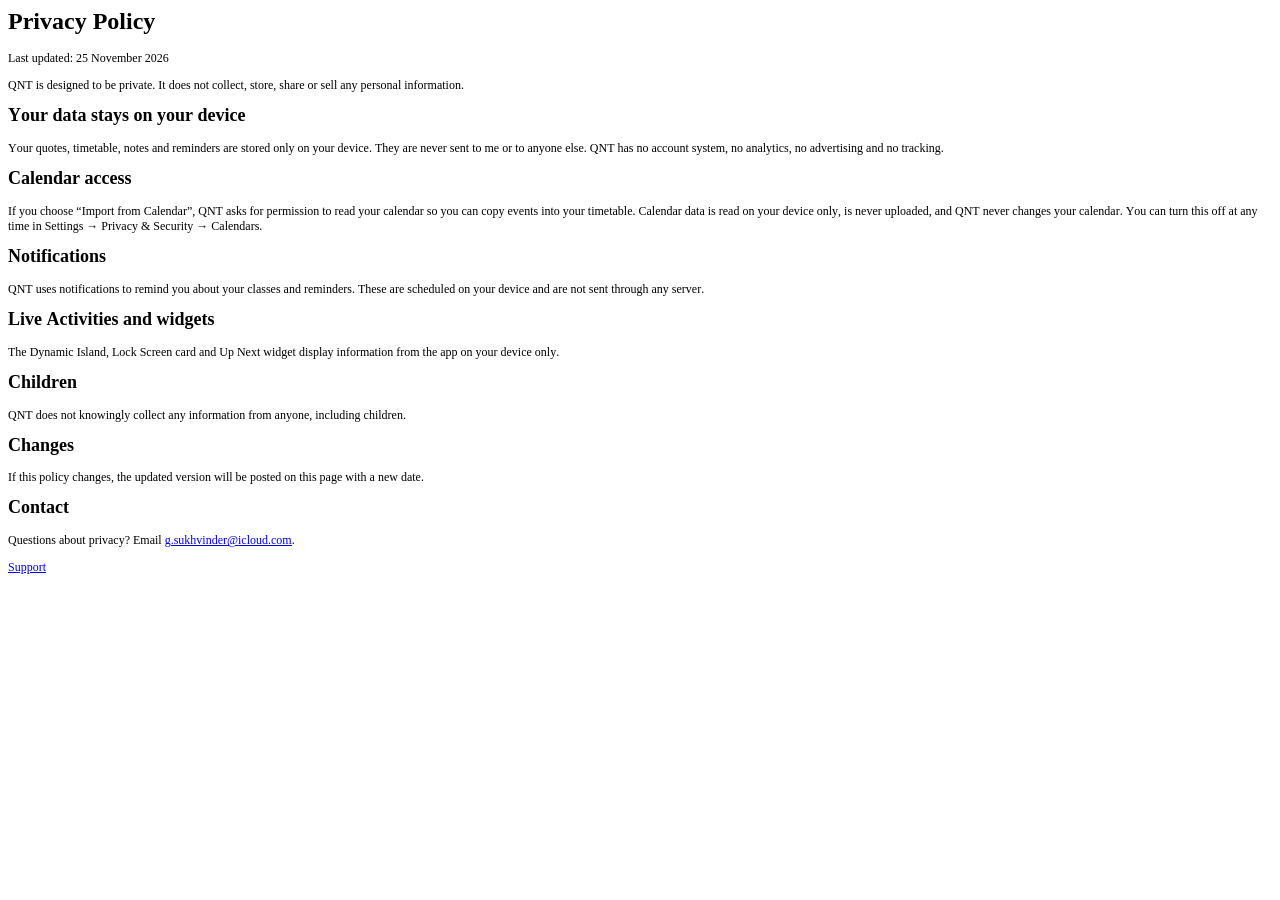
==== privacy.html @ 2b98dbe1 "Add files via upload" ====
<!DOCTYPE html PUBLIC "-//W3C//DTD HTML 4.01//EN" "http://www.w3.org/TR/html4/strict.dtd">
<html>
<head>
  <meta http-equiv="Content-Type" content="text/html; charset=utf-8">
  <meta http-equiv="Content-Style-Type" content="text/css">
  <title></title>
  <meta name="Generator" content="Cocoa HTML Writer">
  <meta name="CocoaVersion" content="2685.7">
  <style type="text/css">
    p.p2 {margin: 0.0px 0.0px 12.0px 0.0px; font: 12.0px Times; -webkit-text-stroke: #000000}
    p.p4 {margin: 0.0px 0.0px 12.0px 0.0px; font: 12.0px Times; color: #0000e9; -webkit-text-stroke: #0000e9}
    span.s1 {font-kerning: none}
    span.s2 {font: 12.0px 'Times New Roman'; font-kerning: none}
    span.s3 {font: 12.0px Times; text-decoration: underline ; font-kerning: none; color: #0000e9; -webkit-text-stroke: 0px #0000e9}
    span.s4 {text-decoration: underline ; font-kerning: none}
  </style>
</head>
<body>
<h1 style="margin: 0.0px 0.0px 16.1px 0.0px; font: 24.0px Times; -webkit-text-stroke: #000000"><span class="s1"><b>Privacy Policy</b></span></h1>
<p class="p2"><span class="s1">Last updated: 25 November 2026</span></p>
<p class="p2"><span class="s1">QNT is designed to be private. It does not collect, store, share or sell any personal information.</span></p>
<h2 style="margin: 0.0px 0.0px 14.9px 0.0px; font: 18.0px Times; -webkit-text-stroke: #000000"><span class="s1"><b>Your data stays on your device</b></span></h2>
<p class="p2"><span class="s1">Your quotes, timetable, notes and reminders are stored only on your device. They are never sent to me or to anyone else. QNT has no account system, no analytics, no advertising and no tracking.</span></p>
<h2 style="margin: 0.0px 0.0px 14.9px 0.0px; font: 18.0px Times; -webkit-text-stroke: #000000"><span class="s1"><b>Calendar access</b></span></h2>
<p class="p2"><span class="s1">If you choose “Import from Calendar”, QNT asks for permission to read your calendar so you can copy events into your timetable. Calendar data is read on your device only, is never uploaded, and QNT never changes your calendar. You can turn this off at any time in Settings </span><span class="s2">→</span><span class="s1"> Privacy &amp; Security </span><span class="s2">→</span><span class="s1"> Calendars.</span></p>
<h2 style="margin: 0.0px 0.0px 14.9px 0.0px; font: 18.0px Times; -webkit-text-stroke: #000000"><span class="s1"><b>Notifications</b></span></h2>
<p class="p2"><span class="s1">QNT uses notifications to remind you about your classes and reminders. These are scheduled on your device and are not sent through any server.</span></p>
<h2 style="margin: 0.0px 0.0px 14.9px 0.0px; font: 18.0px Times; -webkit-text-stroke: #000000"><span class="s1"><b>Live Activities and widgets</b></span></h2>
<p class="p2"><span class="s1">The Dynamic Island, Lock Screen card and Up Next widget display information from the app on your device only.</span></p>
<h2 style="margin: 0.0px 0.0px 14.9px 0.0px; font: 18.0px Times; -webkit-text-stroke: #000000"><span class="s1"><b>Children</b></span></h2>
<p class="p2"><span class="s1">QNT does not knowingly collect any information from anyone, including children.</span></p>
<h2 style="margin: 0.0px 0.0px 14.9px 0.0px; font: 18.0px Times; -webkit-text-stroke: #000000"><span class="s1"><b>Changes</b></span></h2>
<p class="p2"><span class="s1">If this policy changes, the updated version will be posted on this page with a new date.</span></p>
<h2 style="margin: 0.0px 0.0px 14.9px 0.0px; font: 18.0px Times; -webkit-text-stroke: #000000"><span class="s1"><b>Contact</b></span></h2>
<p class="p2"><span class="s1">Questions about privacy? Email <a href="mailto:YOUR_EMAIL_HERE"><span class="s3">g.sukhvinder@icloud.com</span></a>.</span></p>
<p class="p4"><span class="s4"><a href="file:///Users/gurpreet/Documents/QNT-website/index.html">Support</a></span></p>
</body>
</html>
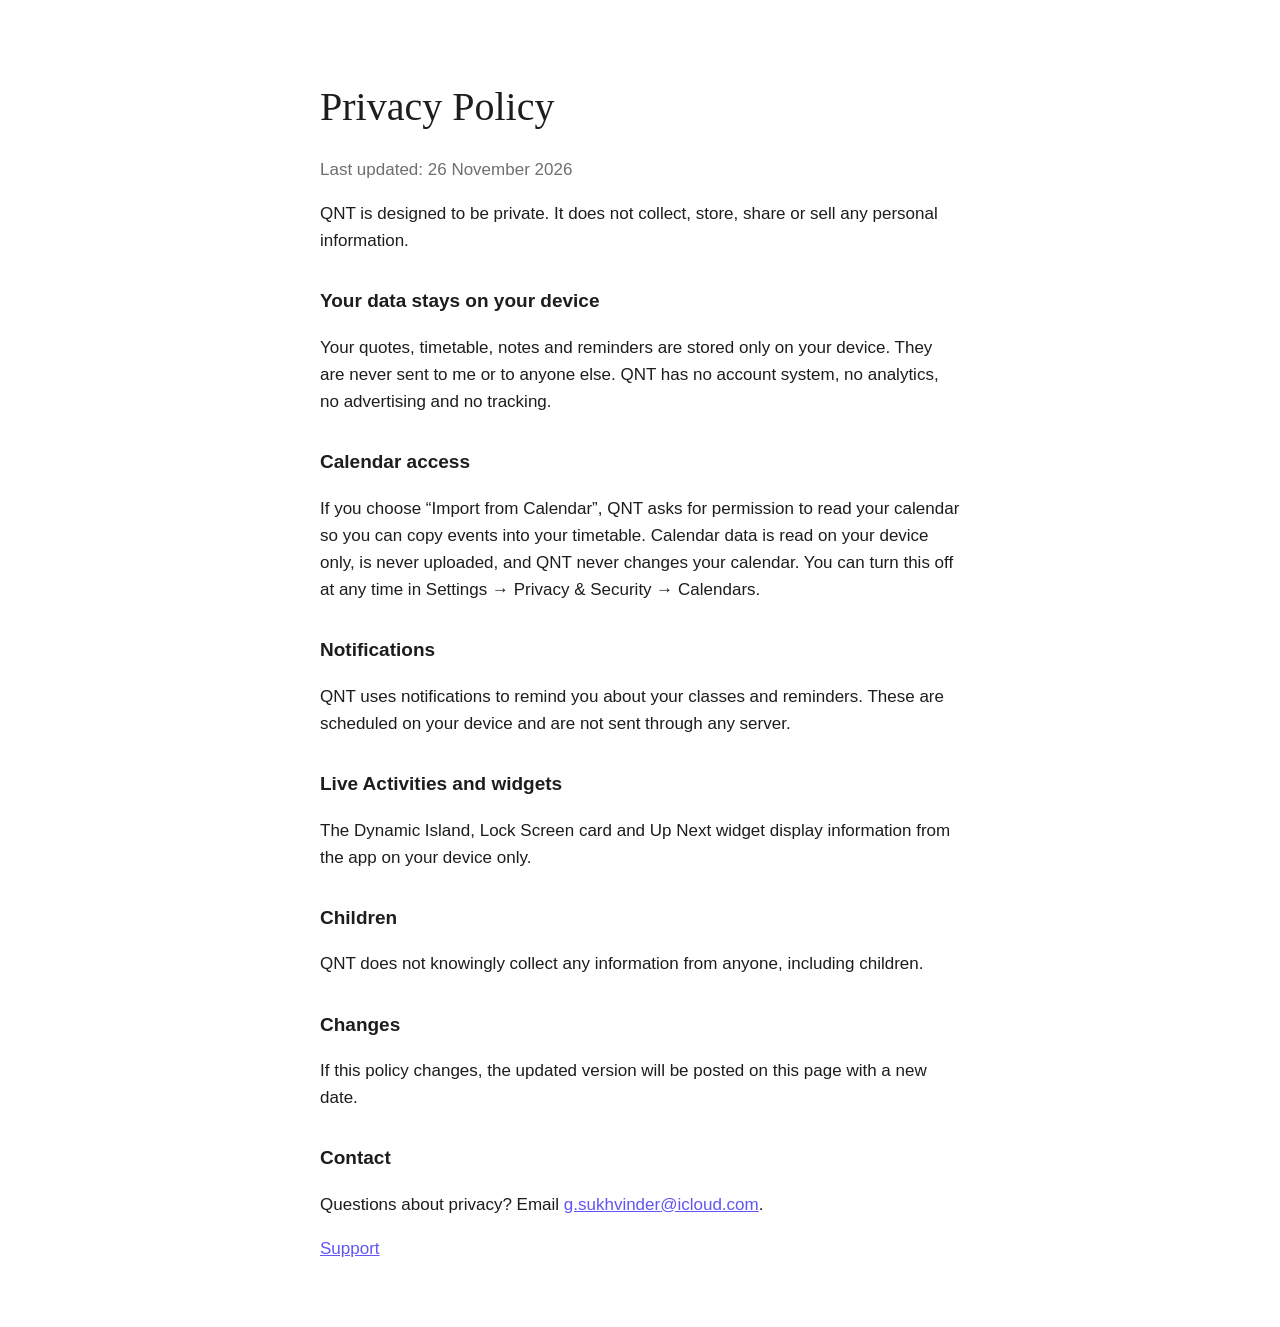
==== commit d4c23bf2: "Add files via upload" ====
--- a/privacy.html
+++ b/privacy.html
@@ -1,38 +1,32 @@
-<!DOCTYPE html PUBLIC "-//W3C//DTD HTML 4.01//EN" "http://www.w3.org/TR/html4/strict.dtd">
-<html>
-<head>
-  <meta http-equiv="Content-Type" content="text/html; charset=utf-8">
-  <meta http-equiv="Content-Style-Type" content="text/css">
-  <title></title>
-  <meta name="Generator" content="Cocoa HTML Writer">
-  <meta name="CocoaVersion" content="2685.7">
-  <style type="text/css">
-    p.p2 {margin: 0.0px 0.0px 12.0px 0.0px; font: 12.0px Times; -webkit-text-stroke: #000000}
-    p.p4 {margin: 0.0px 0.0px 12.0px 0.0px; font: 12.0px Times; color: #0000e9; -webkit-text-stroke: #0000e9}
-    span.s1 {font-kerning: none}
-    span.s2 {font: 12.0px 'Times New Roman'; font-kerning: none}
-    span.s3 {font: 12.0px Times; text-decoration: underline ; font-kerning: none; color: #0000e9; -webkit-text-stroke: 0px #0000e9}
-    span.s4 {text-decoration: underline ; font-kerning: none}
-  </style>
-</head>
+<!doctype html>
+<html lang="en"><head><meta charset="utf-8"><meta name="viewport" content="width=device-width, initial-scale=1">
+<title>QNT – Privacy Policy</title><link rel="stylesheet" href="style.css"></head>
 <body>
-<h1 style="margin: 0.0px 0.0px 16.1px 0.0px; font: 24.0px Times; -webkit-text-stroke: #000000"><span class="s1"><b>Privacy Policy</b></span></h1>
-<p class="p2"><span class="s1">Last updated: 25 November 2026</span></p>
-<p class="p2"><span class="s1">QNT is designed to be private. It does not collect, store, share or sell any personal information.</span></p>
-<h2 style="margin: 0.0px 0.0px 14.9px 0.0px; font: 18.0px Times; -webkit-text-stroke: #000000"><span class="s1"><b>Your data stays on your device</b></span></h2>
-<p class="p2"><span class="s1">Your quotes, timetable, notes and reminders are stored only on your device. They are never sent to me or to anyone else. QNT has no account system, no analytics, no advertising and no tracking.</span></p>
-<h2 style="margin: 0.0px 0.0px 14.9px 0.0px; font: 18.0px Times; -webkit-text-stroke: #000000"><span class="s1"><b>Calendar access</b></span></h2>
-<p class="p2"><span class="s1">If you choose “Import from Calendar”, QNT asks for permission to read your calendar so you can copy events into your timetable. Calendar data is read on your device only, is never uploaded, and QNT never changes your calendar. You can turn this off at any time in Settings </span><span class="s2">→</span><span class="s1"> Privacy &amp; Security </span><span class="s2">→</span><span class="s1"> Calendars.</span></p>
-<h2 style="margin: 0.0px 0.0px 14.9px 0.0px; font: 18.0px Times; -webkit-text-stroke: #000000"><span class="s1"><b>Notifications</b></span></h2>
-<p class="p2"><span class="s1">QNT uses notifications to remind you about your classes and reminders. These are scheduled on your device and are not sent through any server.</span></p>
-<h2 style="margin: 0.0px 0.0px 14.9px 0.0px; font: 18.0px Times; -webkit-text-stroke: #000000"><span class="s1"><b>Live Activities and widgets</b></span></h2>
-<p class="p2"><span class="s1">The Dynamic Island, Lock Screen card and Up Next widget display information from the app on your device only.</span></p>
-<h2 style="margin: 0.0px 0.0px 14.9px 0.0px; font: 18.0px Times; -webkit-text-stroke: #000000"><span class="s1"><b>Children</b></span></h2>
-<p class="p2"><span class="s1">QNT does not knowingly collect any information from anyone, including children.</span></p>
-<h2 style="margin: 0.0px 0.0px 14.9px 0.0px; font: 18.0px Times; -webkit-text-stroke: #000000"><span class="s1"><b>Changes</b></span></h2>
-<p class="p2"><span class="s1">If this policy changes, the updated version will be posted on this page with a new date.</span></p>
-<h2 style="margin: 0.0px 0.0px 14.9px 0.0px; font: 18.0px Times; -webkit-text-stroke: #000000"><span class="s1"><b>Contact</b></span></h2>
-<p class="p2"><span class="s1">Questions about privacy? Email <a href="mailto:YOUR_EMAIL_HERE"><span class="s3">g.sukhvinder@icloud.com</span></a>.</span></p>
-<p class="p4"><span class="s4"><a href="file:///Users/gurpreet/Documents/QNT-website/index.html">Support</a></span></p>
-</body>
-</html>
+<h1>Privacy Policy</h1>
+<p class="muted">Last updated: 26 November 2026</p>
+
+<p>QNT is designed to be private. It does not collect, store, share or sell any personal information.</p>
+
+<h2>Your data stays on your device</h2>
+<p>Your quotes, timetable, notes and reminders are stored only on your device. They are never sent to me or to anyone else. QNT has no account system, no analytics, no advertising and no tracking.</p>
+
+<h2>Calendar access</h2>
+<p>If you choose “Import from Calendar”, QNT asks for permission to read your calendar so you can copy events into your timetable. Calendar data is read on your device only, is never uploaded, and QNT never changes your calendar. You can turn this off at any time in Settings → Privacy &amp; Security → Calendars.</p>
+
+<h2>Notifications</h2>
+<p>QNT uses notifications to remind you about your classes and reminders. These are scheduled on your device and are not sent through any server.</p>
+
+<h2>Live Activities and widgets</h2>
+<p>The Dynamic Island, Lock Screen card and Up Next widget display information from the app on your device only.</p>
+
+<h2>Children</h2>
+<p>QNT does not knowingly collect any information from anyone, including children.</p>
+
+<h2>Changes</h2>
+<p>If this policy changes, the updated version will be posted on this page with a new date.</p>
+
+<h2>Contact</h2>
+<p>Questions about privacy? Email <a href="mailto:g.sukhvinder@icloud.com">g.sukhvinder@icloud.com</a>.</p>
+
+<p class="muted"><a href="index.html">Support</a></p>
+</body></html>
--- a/style.css
+++ b/style.css
@@ -0,0 +1,6 @@
+body { font: 17px/1.6 -apple-system, BlinkMacSystemFont, "Helvetica Neue", sans-serif; max-width: 640px; margin: 0 auto; padding: 48px 24px; color: #1d1d1f; background: #fff; }
+h1 { font-family: "New York", Georgia, serif; font-weight: 400; font-size: 40px; margin-bottom: 4px; }
+h2 { font-size: 19px; margin-top: 32px; }
+.muted { color: #6e6e73; }
+a { color: #6155F5; }
+@media (prefers-color-scheme: dark) { body { color: #f5f5f7; background: #000; } .muted { color: #a1a1a6; } a { color: #6D7CFF; } }
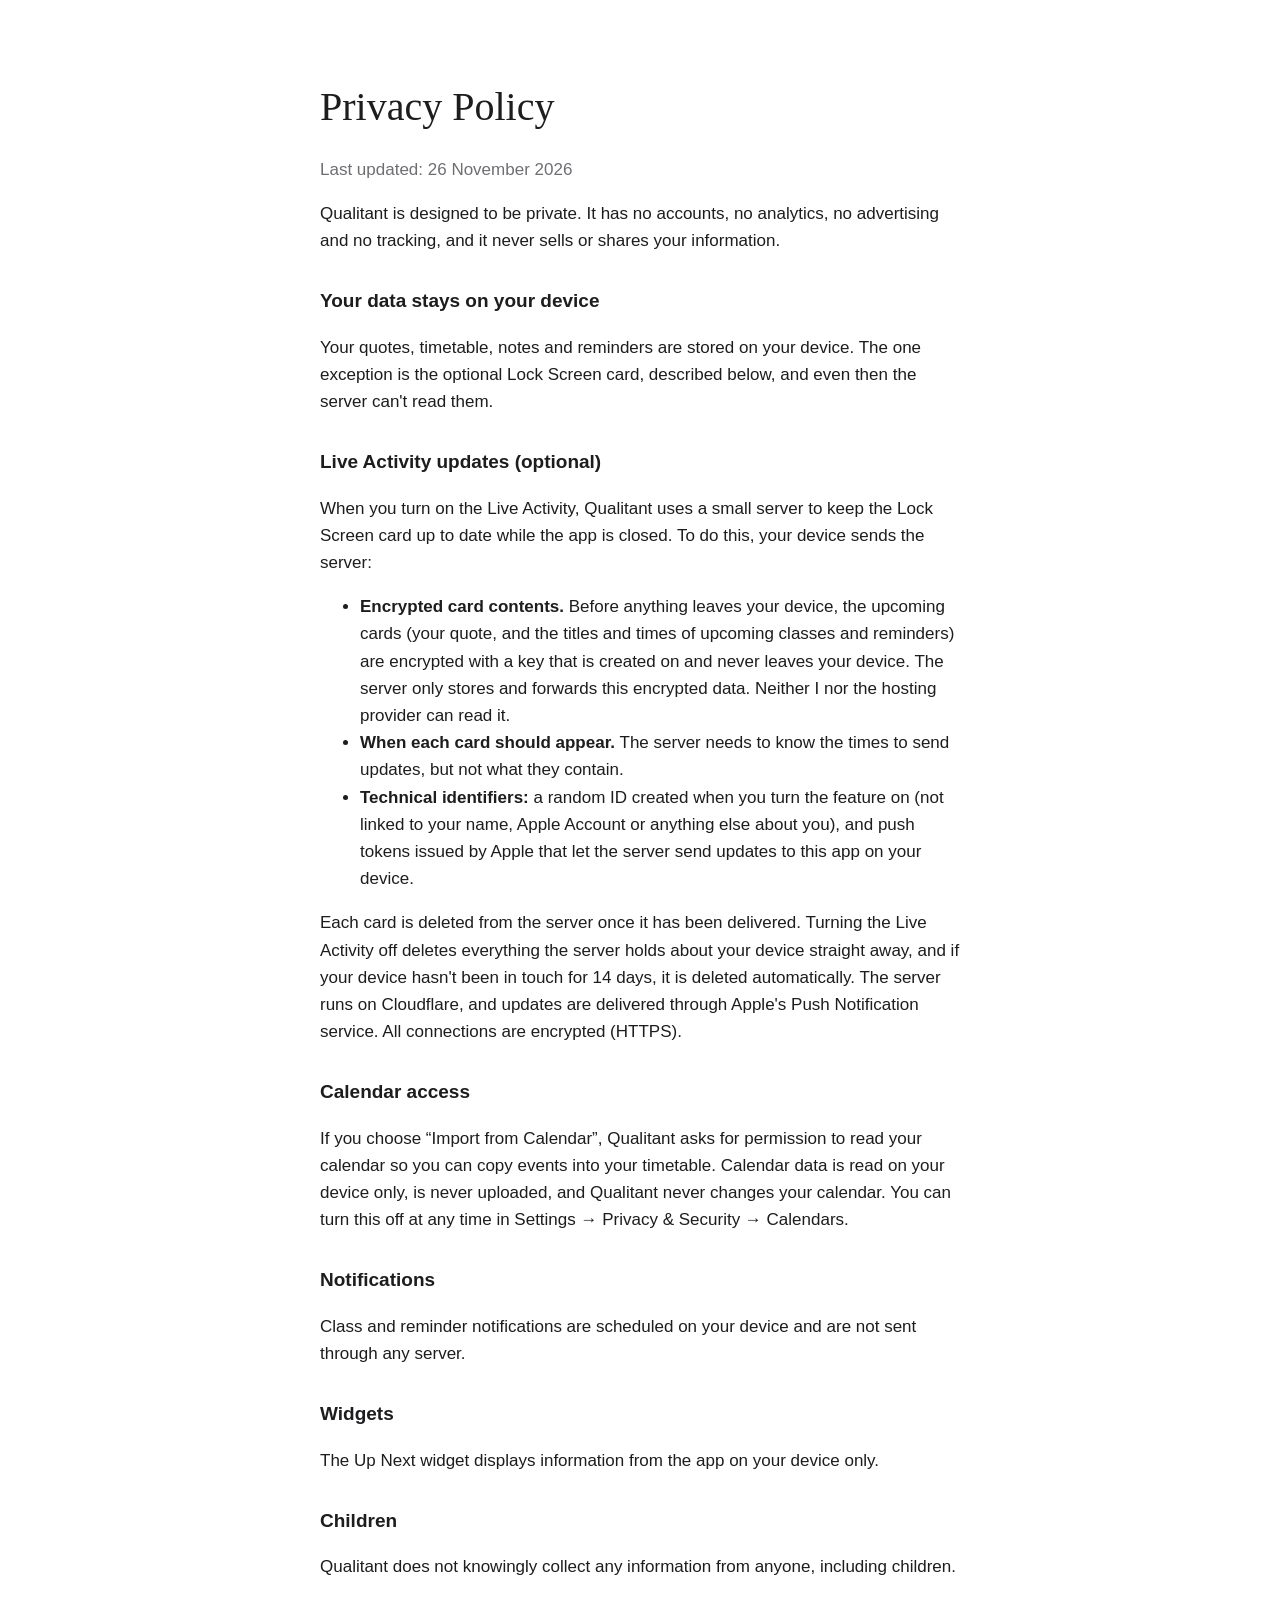
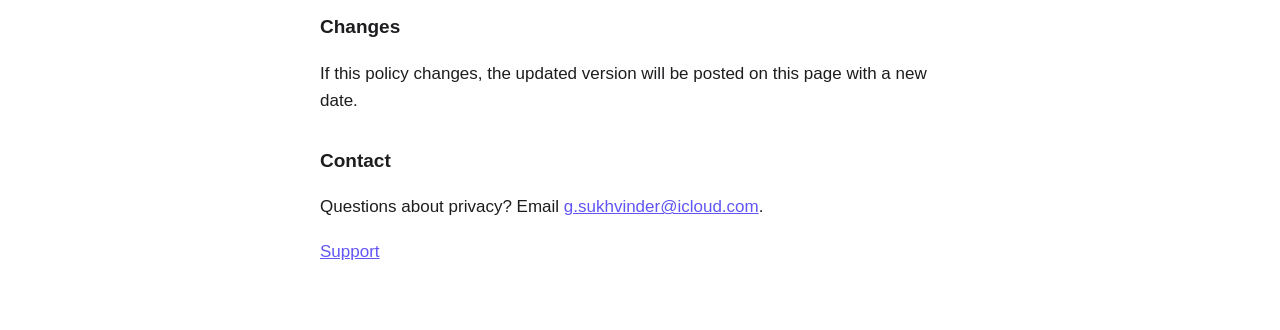
==== commit 26978b76: "Add files via upload" ====
--- a/privacy.html
+++ b/privacy.html
@@ -1,26 +1,35 @@
 <!doctype html>
 <html lang="en"><head><meta charset="utf-8"><meta name="viewport" content="width=device-width, initial-scale=1">
-<title>QNT – Privacy Policy</title><link rel="stylesheet" href="style.css"></head>
+<title>Qualitant – Privacy Policy</title><link rel="stylesheet" href="style.css"></head>
 <body>
 <h1>Privacy Policy</h1>
 <p class="muted">Last updated: 26 November 2026</p>
 
-<p>QNT is designed to be private. It does not collect, store, share or sell any personal information.</p>
+<p>Qualitant is designed to be private. It has no accounts, no analytics, no advertising and no tracking, and it never sells or shares your information.</p>
 
 <h2>Your data stays on your device</h2>
-<p>Your quotes, timetable, notes and reminders are stored only on your device. They are never sent to me or to anyone else. QNT has no account system, no analytics, no advertising and no tracking.</p>
+<p>Your quotes, timetable, notes and reminders are stored on your device. The one exception is the optional Lock Screen card, described below, and even then the server can't read them.</p>
+
+<h2>Live Activity updates (optional)</h2>
+<p>When you turn on the Live Activity, Qualitant uses a small server to keep the Lock Screen card up to date while the app is closed. To do this, your device sends the server:</p>
+<ul>
+<li><strong>Encrypted card contents.</strong> Before anything leaves your device, the upcoming cards (your quote, and the titles and times of upcoming classes and reminders) are encrypted with a key that is created on and never leaves your device. The server only stores and forwards this encrypted data. Neither I nor the hosting provider can read it.</li>
+<li><strong>When each card should appear.</strong> The server needs to know the times to send updates, but not what they contain.</li>
+<li><strong>Technical identifiers:</strong> a random ID created when you turn the feature on (not linked to your name, Apple Account or anything else about you), and push tokens issued by Apple that let the server send updates to this app on your device.</li>
+</ul>
+<p>Each card is deleted from the server once it has been delivered. Turning the Live Activity off deletes everything the server holds about your device straight away, and if your device hasn't been in touch for 14 days, it is deleted automatically. The server runs on Cloudflare, and updates are delivered through Apple's Push Notification service. All connections are encrypted (HTTPS).</p>
 
 <h2>Calendar access</h2>
-<p>If you choose “Import from Calendar”, QNT asks for permission to read your calendar so you can copy events into your timetable. Calendar data is read on your device only, is never uploaded, and QNT never changes your calendar. You can turn this off at any time in Settings → Privacy &amp; Security → Calendars.</p>
+<p>If you choose “Import from Calendar”, Qualitant asks for permission to read your calendar so you can copy events into your timetable. Calendar data is read on your device only, is never uploaded, and Qualitant never changes your calendar. You can turn this off at any time in Settings → Privacy &amp; Security → Calendars.</p>
 
 <h2>Notifications</h2>
-<p>QNT uses notifications to remind you about your classes and reminders. These are scheduled on your device and are not sent through any server.</p>
+<p>Class and reminder notifications are scheduled on your device and are not sent through any server.</p>
 
-<h2>Live Activities and widgets</h2>
-<p>The Dynamic Island, Lock Screen card and Up Next widget display information from the app on your device only.</p>
+<h2>Widgets</h2>
+<p>The Up Next widget displays information from the app on your device only.</p>
 
 <h2>Children</h2>
-<p>QNT does not knowingly collect any information from anyone, including children.</p>
+<p>Qualitant does not knowingly collect any information from anyone, including children.</p>
 
 <h2>Changes</h2>
 <p>If this policy changes, the updated version will be posted on this page with a new date.</p>
